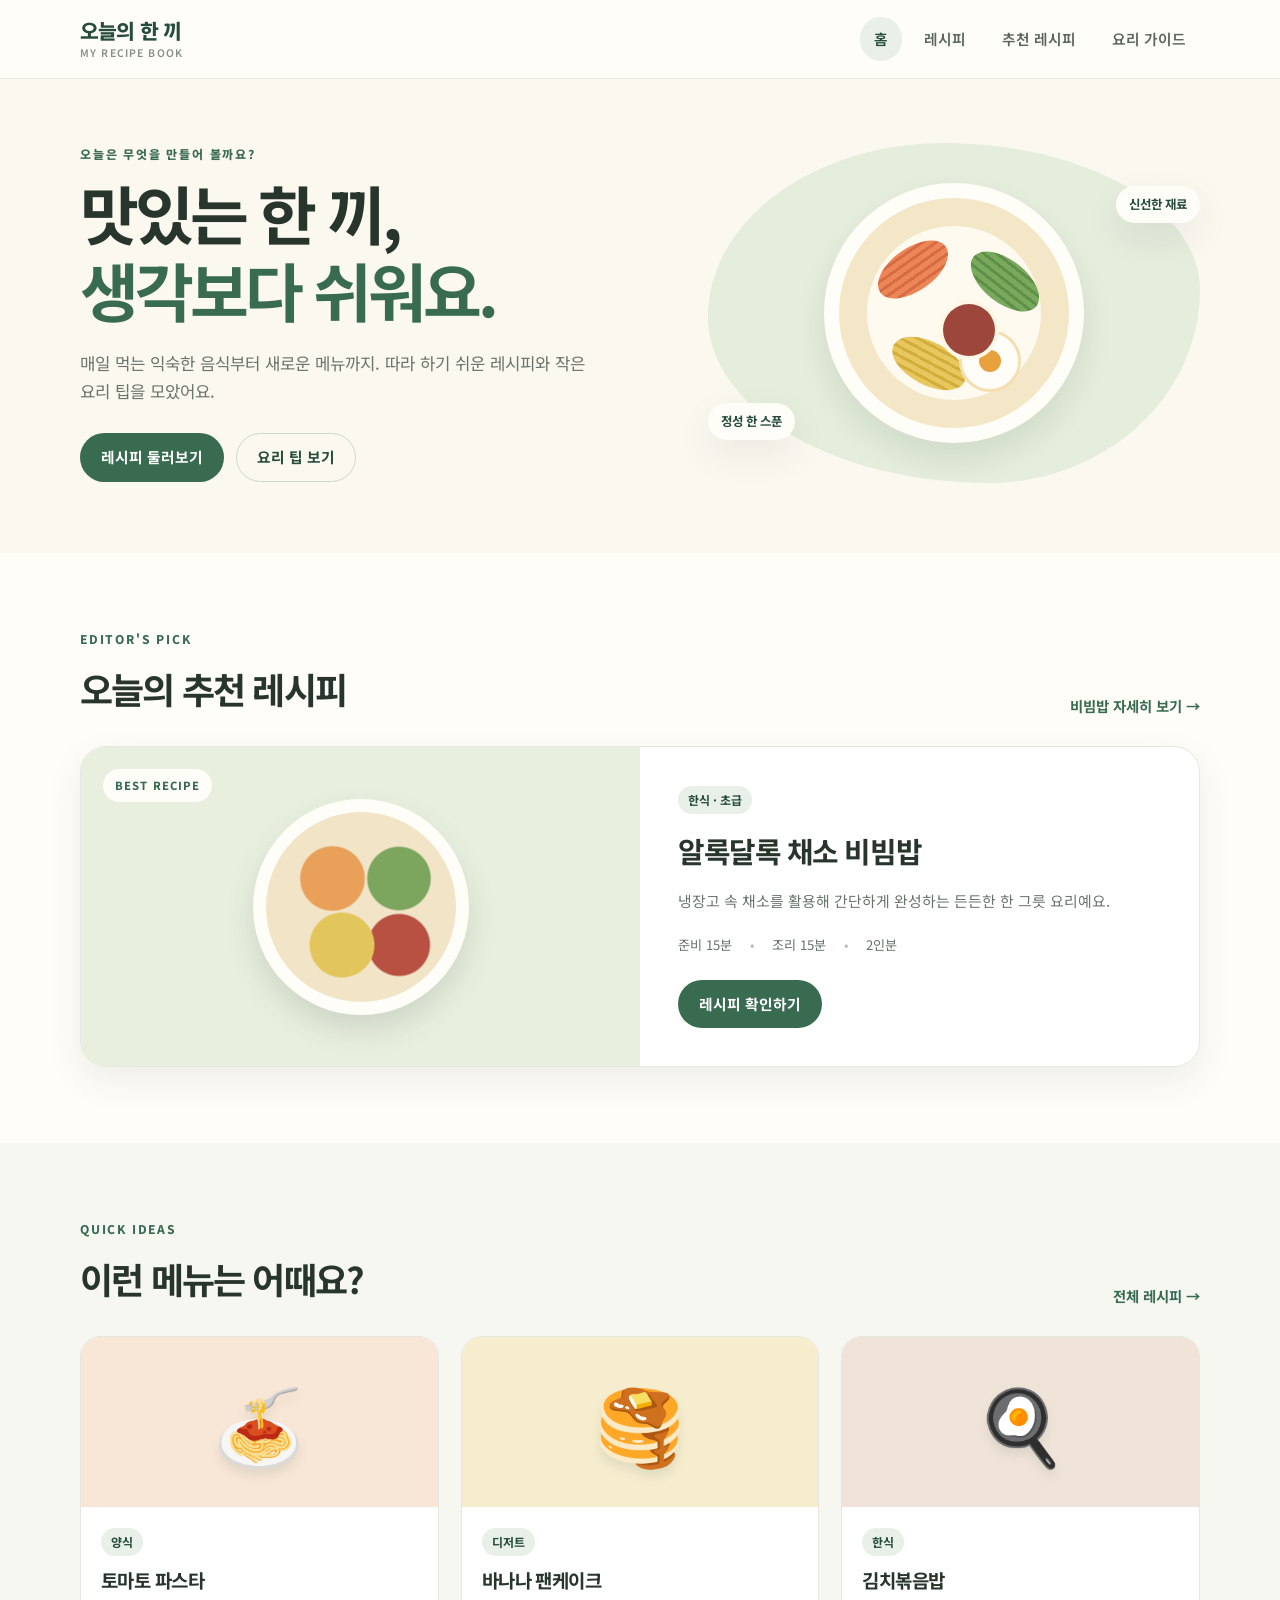
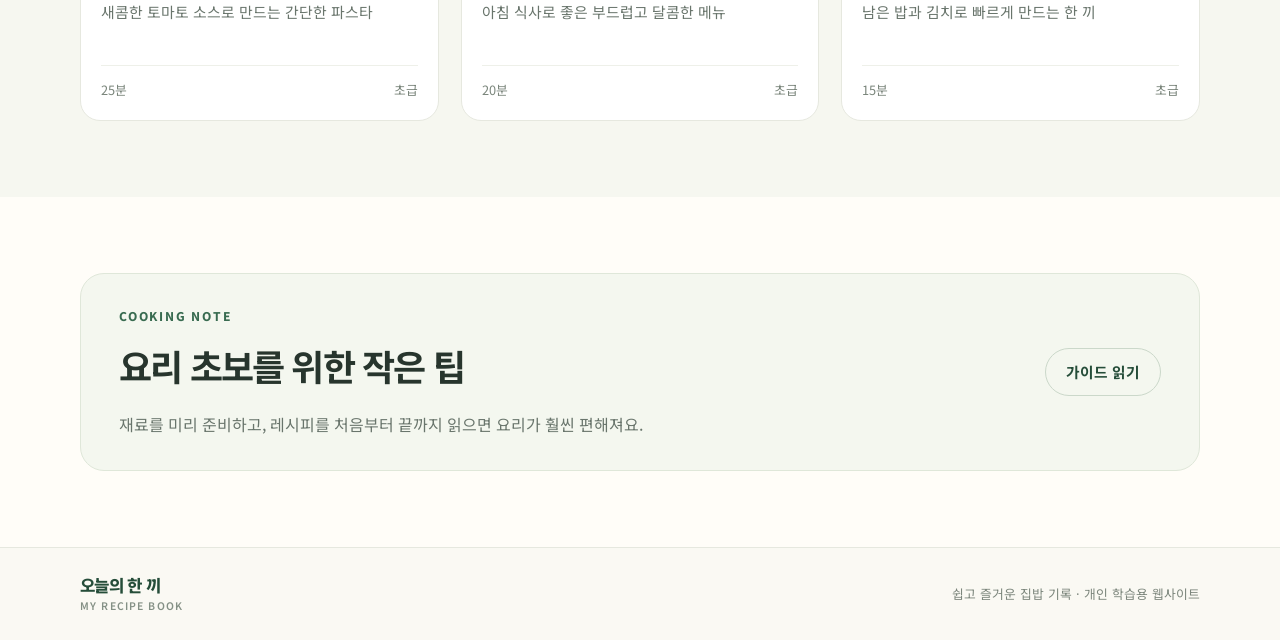
==== index.html @ c25bb86e "first commit" ====
<!doctype html>
<html lang="ko">
  <head>
    <meta charset="UTF-8" />
    <meta name="viewport" content="width=device-width, initial-scale=1.0" />
    <title>오늘의 한 끼 | My Recipe Book</title>
    <link rel="stylesheet" href="style.css" />
    <script src="script.js" defer></script>
  </head>
  <body>
    <header class="site-header">
      <div class="container header-inner">
        <a class="logo" href="index.html" aria-label="오늘의 한 끼 홈"
          >오늘의 한 끼<span>My Recipe Book</span></a
        >
        <nav class="main-nav" aria-label="주 메뉴">
          <a class="active" href="index.html">홈</a>
          <a href="recipes.html">레시피</a>
          <a href="recipe-detail.html">추천 레시피</a>
          <a href="guide.html">요리 가이드</a>
        </nav>
      </div>
    </header>

    <main>
      <section class="hero">
        <div class="container hero-grid">
          <div class="hero-copy">
            <p class="eyebrow">오늘은 무엇을 만들어 볼까요?</p>
            <h1>맛있는 한 끼,<br /><span>생각보다 쉬워요.</span></h1>
            <p class="hero-description">
              매일 먹는 익숙한 음식부터 새로운 메뉴까지. 따라 하기 쉬운 레시피와
              작은 요리 팁을 모았어요.
            </p>
            <div class="hero-actions">
              <a class="button button-primary" href="recipes.html"
                >레시피 둘러보기</a
              >
              <a class="button button-outline" href="guide.html"
                >요리 팁 보기</a
              >
            </div>
          </div>
          <div
            class="hero-art"
            role="img"
            aria-label="밥과 여러 채소를 담은 비빔밥 일러스트"
          >
            <div class="food-plate">
              <div class="rice"></div>
              <div class="veg veg-one"></div>
              <div class="veg veg-two"></div>
              <div class="veg veg-three"></div>
              <div class="egg"></div>
              <div class="pepper"></div>
            </div>
            <span class="art-note note-one">신선한 재료</span
            ><span class="art-note note-two">정성 한 스푼</span>
          </div>
        </div>
      </section>

      <section class="section" id="recommend">
        <div class="container">
          <div class="section-heading">
            <div>
              <p class="eyebrow">EDITOR'S PICK</p>
              <h2>오늘의 추천 레시피</h2>
            </div>
            <a class="text-link" href="recipe-detail.html"
              >비빔밥 자세히 보기 →</a
            >
          </div>
          <article class="featured-card">
            <div
              class="featured-art bibimbap-art"
              role="img"
              aria-label="비빔밥 일러스트"
            >
              <span class="art-label">BEST RECIPE</span>
            </div>
            <div class="featured-copy">
              <span class="tag">한식 · 초급</span>
              <h3>알록달록 채소 비빔밥</h3>
              <p>
                냉장고 속 채소를 활용해 간단하게 완성하는 든든한 한 그릇
                요리예요.
              </p>
              <ul class="recipe-meta">
                <li>준비 15분</li>
                <li>조리 15분</li>
                <li>2인분</li>
              </ul>
              <a class="button button-primary" href="recipe-detail.html"
                >레시피 확인하기</a
              >
            </div>
          </article>
        </div>
      </section>

      <section class="section section-soft">
        <div class="container">
          <div class="section-heading">
            <div>
              <p class="eyebrow">QUICK IDEAS</p>
              <h2>이런 메뉴는 어때요?</h2>
            </div>
            <a class="text-link" href="recipes.html">전체 레시피 →</a>
          </div>
          <div class="recipe-grid">
            <article class="recipe-card">
              <a
                href="recipe-detail.html"
                class="recipe-art art-pasta"
                aria-label="토마토 파스타 레시피 보기"
                ><span>🍝</span></a
              >
              <div class="recipe-info">
                <span class="tag">양식</span>
                <h3><a href="recipe-detail.html">토마토 파스타</a></h3>
                <p>새콤한 토마토 소스로 만드는 간단한 파스타</p>
                <div class="card-bottom">
                  <span>25분</span><span>초급</span>
                </div>
              </div>
            </article>
            <article class="recipe-card">
              <a
                href="recipes.html"
                class="recipe-art art-pancake"
                aria-label="바나나 팬케이크 레시피 보기"
                ><span>🥞</span></a
              >
              <div class="recipe-info">
                <span class="tag">디저트</span>
                <h3><a href="recipes.html">바나나 팬케이크</a></h3>
                <p>아침 식사로 좋은 부드럽고 달콤한 메뉴</p>
                <div class="card-bottom">
                  <span>20분</span><span>초급</span>
                </div>
              </div>
            </article>
            <article class="recipe-card">
              <a
                href="recipes.html"
                class="recipe-art art-rice"
                aria-label="김치볶음밥 레시피 보기"
                ><span>🍳</span></a
              >
              <div class="recipe-info">
                <span class="tag">한식</span>
                <h3><a href="recipes.html">김치볶음밥</a></h3>
                <p>남은 밥과 김치로 빠르게 만드는 한 끼</p>
                <div class="card-bottom">
                  <span>15분</span><span>초급</span>
                </div>
              </div>
            </article>
          </div>
        </div>
      </section>

      <section class="section">
        <div class="container tip-banner">
          <div>
            <p class="eyebrow">COOKING NOTE</p>
            <h2>요리 초보를 위한 작은 팁</h2>
            <p>
              재료를 미리 준비하고, 레시피를 처음부터 끝까지 읽으면 요리가 훨씬
              편해져요.
            </p>
          </div>
          <a class="button button-outline" href="guide.html">가이드 읽기</a>
        </div>
      </section>
    </main>

    <footer class="site-footer">
      <div class="container footer-inner">
        <a class="logo logo-footer" href="index.html"
          >오늘의 한 끼<span>My Recipe Book</span></a
        >
        <p>쉽고 즐거운 집밥 기록 · 개인 학습용 웹사이트</p>
      </div>
    </footer>
  </body>
</html>
---- style.css ----
@import url("https://fonts.googleapis.com/css2?family=Noto+Sans+KR:wght@400;500;600;700;800&display=swap");

:root {
  --green: #386b50;
  --green-dark: #254d39;
  --green-light: #e8f0e8;
  --cream: #fbf8f0;
  --paper: #fffdf8;
  --orange: #e8a45c;
  --text: #27352d;
  --muted: #69756c;
  --line: #e6e8df;
  --shadow: 0 14px 36px rgba(39, 53, 45, 0.08);
}
* {
  box-sizing: border-box;
}
html {
  scroll-behavior: smooth;
}
body {
  margin: 0;
  background: var(--paper);
  color: var(--text);
  font-family: "Noto Sans KR", Arial, sans-serif;
  line-height: 1.65;
}
a {
  color: inherit;
  text-decoration: none;
}
button,
select {
  font: inherit;
}
button,
a,
select {
  -webkit-tap-highlight-color: transparent;
}
.container {
  width: min(1120px, calc(100% - 40px));
  margin: 0 auto;
}
.site-header {
  position: sticky;
  top: 0;
  z-index: 10;
  background: rgba(255, 253, 248, 0.94);
  backdrop-filter: blur(12px);
  border-bottom: 1px solid rgba(230, 232, 223, 0.8);
}
.header-inner {
  min-height: 78px;
  display: flex;
  align-items: center;
  justify-content: space-between;
  gap: 24px;
}
.logo {
  display: inline-flex;
  flex-direction: column;
  font-size: 1.28rem;
  font-weight: 800;
  line-height: 1.15;
  letter-spacing: -0.04em;
  color: var(--green-dark);
}
.logo span {
  margin-top: 5px;
  font-size: 0.65rem;
  font-weight: 600;
  letter-spacing: 0.11em;
  text-transform: uppercase;
  color: #849085;
}
.main-nav {
  display: flex;
  align-items: center;
  gap: 8px;
}
.main-nav a {
  padding: 10px 14px;
  border-radius: 999px;
  font-size: 0.92rem;
  font-weight: 600;
  color: #58665b;
  transition:
    background 0.2s,
    color 0.2s;
}
.main-nav a:hover,
.main-nav a.active {
  background: var(--green-light);
  color: var(--green-dark);
}
.hero {
  overflow: hidden;
  background: var(--cream);
  padding: 64px 0 70px;
}
.hero-grid {
  display: grid;
  grid-template-columns: 1.08fr 0.92fr;
  align-items: center;
  gap: 50px;
}
.eyebrow {
  margin: 0 0 10px;
  color: var(--green);
  font-size: 0.75rem;
  font-weight: 800;
  letter-spacing: 0.15em;
}
.hero h1 {
  margin: 0;
  font-size: clamp(2.6rem, 5vw, 4.5rem);
  line-height: 1.2;
  letter-spacing: -0.065em;
}
.hero h1 span {
  color: var(--green);
}
.hero-description {
  max-width: 510px;
  margin: 22px 0 28px;
  color: var(--muted);
  font-size: 1.05rem;
}
.hero-actions {
  display: flex;
  gap: 12px;
  flex-wrap: wrap;
}
.button {
  display: inline-flex;
  justify-content: center;
  align-items: center;
  min-height: 46px;
  padding: 11px 20px;
  border: 1px solid transparent;
  border-radius: 999px;
  font-size: 0.92rem;
  font-weight: 700;
  cursor: pointer;
  transition:
    transform 0.2s,
    background 0.2s;
}
.button:hover {
  transform: translateY(-2px);
}
.button-primary {
  background: var(--green);
  color: white;
}
.button-primary:hover {
  background: var(--green-dark);
}
.button-outline {
  border-color: #cbd8ca;
  background: transparent;
  color: var(--green-dark);
}
.button-outline:hover {
  background: var(--green-light);
}
.hero-art {
  position: relative;
  min-height: 340px;
  display: grid;
  place-items: center;
  border-radius: 48% 52% 43% 57%/51% 43% 57% 49%;
  background: #e5eddd;
}
.food-plate {
  position: relative;
  width: 260px;
  height: 260px;
  border: 15px solid #fffdf8;
  border-radius: 50%;
  background: #f4e7c7;
  box-shadow: 0 16px 30px #2d50301c;
  overflow: hidden;
}
.rice {
  position: absolute;
  inset: 28px;
  border-radius: 50%;
  background: #fffaf0;
}
.veg {
  position: absolute;
  width: 80px;
  height: 43px;
  border-radius: 50%;
  transform: rotate(-35deg);
}
.veg-one {
  top: 50px;
  left: 34px;
  background: repeating-linear-gradient(0deg, #ec8656 0 5px, #d76b43 5px 8px);
}
.veg-two {
  right: 24px;
  top: 62px;
  background: repeating-linear-gradient(0deg, #79a95c 0 5px, #5e9147 5px 8px);
  transform: rotate(38deg);
}
.veg-three {
  left: 50px;
  bottom: 43px;
  background: repeating-linear-gradient(0deg, #e8c75f 0 5px, #d4ae3c 5px 8px);
  transform: rotate(28deg);
}
.egg {
  position: absolute;
  right: 48px;
  bottom: 36px;
  width: 62px;
  height: 62px;
  border-radius: 50%;
  background: #fffdf7;
  border: 3px solid #f4dfb2;
}
.egg:after {
  content: "";
  position: absolute;
  inset: 17px;
  border-radius: 50%;
  background: #e9a13d;
}
.pepper {
  position: absolute;
  left: 104px;
  top: 106px;
  width: 52px;
  height: 52px;
  border-radius: 50%;
  background: #9d463b;
  box-shadow: 0 0 0 4px #fff7e6;
}
.art-note {
  position: absolute;
  padding: 8px 13px;
  border-radius: 999px;
  background: #fffdf8;
  box-shadow: var(--shadow);
  font-size: 0.78rem;
  font-weight: 700;
  color: var(--green-dark);
}
.note-one {
  top: 43px;
  right: 0;
}
.note-two {
  bottom: 43px;
  left: 0;
}
.section {
  padding: 76px 0;
}
.section-soft {
  background: #f6f7f0;
}
.section-heading {
  display: flex;
  justify-content: space-between;
  align-items: end;
  gap: 20px;
  margin-bottom: 28px;
}
.section-heading h2,
.tip-banner h2 {
  margin: 0;
  font-size: clamp(1.6rem, 3vw, 2.25rem);
  letter-spacing: -0.05em;
}
.text-link {
  color: var(--green);
  font-size: 0.9rem;
  font-weight: 700;
  white-space: nowrap;
}
.featured-card {
  display: grid;
  grid-template-columns: 1fr 1fr;
  overflow: hidden;
  border: 1px solid var(--line);
  border-radius: 26px;
  background: #fff;
  box-shadow: var(--shadow);
}
.featured-art {
  position: relative;
  min-height: 300px;
  display: grid;
  place-items: center;
  background: #e8efdf;
}
.bibimbap-art:before {
  content: "";
  width: 190px;
  height: 190px;
  border: 13px solid #fffdf8;
  border-radius: 50%;
  background:
    radial-gradient(circle at 35% 35%, #e9a15a 0 18%, transparent 19%),
    radial-gradient(circle at 70% 35%, #7ca65e 0 17%, transparent 18%),
    radial-gradient(circle at 40% 70%, #e2c65c 0 18%, transparent 19%),
    radial-gradient(circle at 70% 70%, #b85142 0 16%, transparent 17%), #f2e4c7;
  box-shadow: 0 15px 30px #24472c22;
}
.art-label {
  position: absolute;
  top: 22px;
  left: 22px;
  padding: 7px 12px;
  border-radius: 999px;
  background: #fffdf8;
  color: var(--green);
  font-size: 0.7rem;
  font-weight: 800;
  letter-spacing: 0.1em;
}
.featured-copy {
  align-self: center;
  padding: 38px;
}
.tag {
  display: inline-block;
  padding: 4px 10px;
  border-radius: 999px;
  background: var(--green-light);
  color: var(--green-dark);
  font-size: 0.75rem;
  font-weight: 700;
}
.featured-copy h3 {
  margin: 13px 0 10px;
  font-size: 1.8rem;
  letter-spacing: -0.05em;
}
.featured-copy p,
.recipe-info p {
  color: var(--muted);
  font-size: 0.93rem;
}
.recipe-meta {
  display: flex;
  gap: 18px;
  padding: 0;
  margin: 20px 0 24px;
  list-style: none;
  color: #657267;
  font-size: 0.82rem;
}
.recipe-meta li + li:before {
  content: "•";
  margin-right: 18px;
  color: #b3bcb1;
}
.recipe-grid {
  display: grid;
  grid-template-columns: repeat(3, minmax(0, 1fr));
  gap: 22px;
}
.recipe-card {
  overflow: hidden;
  border: 1px solid var(--line);
  border-radius: 20px;
  background: white;
  transition:
    transform 0.2s,
    box-shadow 0.2s;
}
.recipe-card:hover {
  transform: translateY(-4px);
  box-shadow: var(--shadow);
}
.recipe-art {
  min-height: 170px;
  display: grid;
  place-items: center;
  position: relative;
}
.recipe-art span {
  font-size: 4.6rem;
  filter: drop-shadow(0 7px 5px #263d2918);
}
.art-pasta {
  background: #f8e7d7;
}
.art-pancake {
  background: #f6edcf;
}
.art-rice {
  background: #f0e4d9;
}
.art-bibimbap {
  background: #e8efdf;
}
.art-salad {
  background: #e1efdf;
}
.art-yogurt {
  background: #f7e4e5;
}
.recipe-info {
  padding: 20px;
}
.recipe-info h2,
.recipe-info h3 {
  margin: 8px 0 5px;
  font-size: 1.18rem;
  letter-spacing: -0.03em;
}
.recipe-info p {
  min-height: 48px;
  margin: 0 0 17px;
}
.card-bottom {
  display: flex;
  justify-content: space-between;
  border-top: 1px solid #eef0e9;
  padding-top: 13px;
  color: #7a857b;
  font-size: 0.8rem;
}
.tip-banner {
  display: flex;
  align-items: center;
  justify-content: space-between;
  gap: 30px;
  padding: 32px 38px;
  border: 1px solid #dfe7d9;
  border-radius: 24px;
  background: #f4f7ef;
}
.tip-banner p:last-child {
  margin-bottom: 0;
  color: var(--muted);
}
.site-footer {
  padding: 28px 0;
  border-top: 1px solid var(--line);
  background: #faf9f3;
}
.footer-inner {
  display: flex;
  align-items: center;
  justify-content: space-between;
  gap: 20px;
}
.logo-footer {
  font-size: 1.05rem;
}
.footer-inner p {
  margin: 0;
  color: #7c867c;
  font-size: 0.8rem;
}
.page-hero {
  padding: 54px 0;
  background: var(--cream);
  border-bottom: 1px solid #f0eee5;
}
.page-hero h1 {
  margin: 0;
  font-size: clamp(2.1rem, 4vw, 3.2rem);
  letter-spacing: -0.06em;
}
.page-hero p:last-child {
  margin: 10px 0 0;
  color: var(--muted);
}
.filter-row {
  display: flex;
  gap: 10px;
  flex-wrap: wrap;
}
.filter-button {
  padding: 9px 17px;
  border: 1px solid #dce3d8;
  border-radius: 999px;
  background: white;
  color: #58665b;
  font-weight: 700;
  cursor: pointer;
}
.filter-button:hover,
.filter-button.active {
  border-color: var(--green);
  background: var(--green);
  color: white;
}
.filter-status {
  margin: 16px 0 22px;
  color: var(--muted);
  font-size: 0.88rem;
}
.recipe-grid-large {
  grid-template-columns: repeat(3, minmax(0, 1fr));
}
.recipe-grid-large .recipe-art {
  min-height: 190px;
}
.empty-message {
  padding: 30px;
  text-align: center;
  color: var(--muted);
}
.detail-layout {
  display: grid;
  grid-template-columns: minmax(0, 1.25fr) minmax(300px, 0.75fr);
  align-items: start;
  gap: 28px;
}
.detail-art {
  min-height: 340px;
  margin-bottom: 18px;
  border-radius: 24px;
}
.detail-facts {
  display: flex;
  flex-wrap: wrap;
  gap: 12px;
  margin-bottom: 24px;
}
.detail-facts span {
  padding: 8px 12px;
  border-radius: 10px;
  background: #f2f5ee;
  color: #4e6654;
  font-size: 0.83rem;
  font-weight: 600;
}
.content-panel {
  padding: 26px;
  border: 1px solid var(--line);
  border-radius: 20px;
  background: white;
}
.content-panel h2 {
  margin: 0 0 16px;
  font-size: 1.4rem;
  letter-spacing: -0.04em;
}
.step-list {
  padding-left: 22px;
  margin: 0;
}
.step-list li {
  padding: 0 0 18px 6px;
}
.step-list li:last-child {
  padding-bottom: 0;
}
.step-list li::marker {
  color: var(--green);
  font-weight: 800;
}
.step-list strong {
  font-size: 1rem;
}
.step-list p {
  margin: 4px 0 0;
  color: var(--muted);
  font-size: 0.92rem;
}
.ingredients-panel {
  position: sticky;
  top: 100px;
}
.ingredients-panel .eyebrow {
  margin-bottom: 4px;
}
.muted {
  color: var(--muted);
  font-size: 0.86rem;
}
.servings-label {
  display: block;
  margin: 20px 0 7px;
  font-size: 0.87rem;
  font-weight: 700;
}
#servings {
  width: 100%;
  padding: 11px 12px;
  border: 1px solid #dce3d8;
  border-radius: 10px;
  background: #fff;
  color: var(--text);
}
.ingredient-list {
  padding: 0;
  margin: 18px 0 22px;
  list-style: none;
}
.ingredient-list li {
  display: flex;
  justify-content: space-between;
  gap: 15px;
  padding: 11px 0;
  border-bottom: 1px solid #eef0e9;
  font-size: 0.92rem;
}
.ingredient-list strong {
  color: var(--green-dark);
  font-variant-numeric: tabular-nums;
}
.note-box {
  padding: 13px;
  border-radius: 12px;
  background: #f7f5e9;
  color: #77704e;
  font-size: 0.82rem;
  margin-bottom: 18px;
}
.button-full {
  width: 100%;
}
.guide-intro {
  display: flex;
  align-items: center;
  justify-content: space-between;
  gap: 30px;
  padding: 32px 36px;
  margin-bottom: 28px;
  border-radius: 24px;
  background: var(--green-light);
}
.guide-intro h2 {
  margin: 0 0 8px;
  font-size: 1.8rem;
  letter-spacing: -0.05em;
}
.guide-intro p:last-child {
  max-width: 660px;
  margin-bottom: 0;
  color: #5e6e60;
}
.guide-emoji {
  font-size: 3rem;
  white-space: nowrap;
}
.guide-grid {
  display: grid;
  grid-template-columns: repeat(2, minmax(0, 1fr));
  gap: 20px;
}
.guide-card {
  position: relative;
  padding: 27px;
  border: 1px solid var(--line);
  border-radius: 20px;
  background: white;
}
.guide-number {
  position: absolute;
  top: 20px;
  right: 22px;
  color: #d7e2d5;
  font-size: 2.1rem;
  font-weight: 800;
}
.guide-icon {
  font-size: 2rem;
}
.guide-card h2 {
  margin: 12px 0 8px;
  font-size: 1.25rem;
}
.guide-card p,
.guide-card li {
  color: var(--muted);
  font-size: 0.9rem;
}
.guide-card ul {
  padding-left: 20px;
  margin-bottom: 0;
}
.guide-card li {
  margin: 4px 0;
}
.safety-panel {
  display: flex;
  gap: 18px;
  align-items: flex-start;
  margin-top: 26px;
  padding: 24px;
  border: 1px solid #f0dfc6;
  border-radius: 18px;
  background: #fff8ed;
}
.safety-icon {
  font-size: 2rem;
}
.safety-panel h2 {
  margin: 0 0 5px;
  font-size: 1.2rem;
}
.safety-panel p {
  margin: 0;
  color: #766b5c;
  font-size: 0.9rem;
}
.center-cta {
  text-align: center;
  padding: 58px 0 10px;
}
.center-cta h2 {
  margin: 0;
  font-size: 1.8rem;
  letter-spacing: -0.05em;
}
.center-cta p {
  margin: 8px 0 20px;
  color: var(--muted);
}
[hidden] {
  display: none !important;
}
@media (max-width: 850px) {
  .header-inner {
    align-items: flex-start;
    flex-direction: column;
    gap: 10px;
    padding-top: 17px;
    padding-bottom: 13px;
  }
  .main-nav {
    width: 100%;
    overflow-x: auto;
    padding-bottom: 2px;
  }
  .main-nav a {
    white-space: nowrap;
    padding: 8px 12px;
  }
  .hero-grid {
    grid-template-columns: 1fr 0.8fr;
    gap: 22px;
  }
  .hero-art {
    min-height: 280px;
  }
  .food-plate {
    transform: scale(0.85);
  }
  .recipe-grid,
  .recipe-grid-large {
    grid-template-columns: repeat(2, minmax(0, 1fr));
  }
  .detail-layout {
    grid-template-columns: 1fr;
  }
  .ingredients-panel {
    position: static;
  }
  .featured-copy {
    padding: 28px;
  }
  .featured-art {
    min-height: 270px;
  }
}
@media (max-width: 600px) {
  .container {
    width: min(100% - 28px, 1120px);
  }
  .hero {
    padding: 44px 0;
  }
  .hero-grid {
    grid-template-columns: 1fr;
  }
  .hero-art {
    min-height: 245px;
    margin: 4px 12px 0;
  }
  .food-plate {
    transform: scale(0.75);
  }
  .hero h1 {
    font-size: 2.65rem;
  }
  .hero-description {
    font-size: 0.96rem;
  }
  .section {
    padding: 52px 0;
  }
  .section-heading {
    align-items: flex-start;
    flex-direction: column;
    gap: 8px;
  }
  .featured-card {
    grid-template-columns: 1fr;
  }
  .featured-art {
    min-height: 220px;
  }
  .featured-copy {
    padding: 23px;
  }
  .featured-copy h3 {
    font-size: 1.5rem;
  }
  .recipe-grid,
  .recipe-grid-large {
    grid-template-columns: 1fr;
    gap: 16px;
  }
  .recipe-art,
  .recipe-grid-large .recipe-art {
    min-height: 155px;
  }
  .recipe-info p {
    min-height: 0;
  }
  .tip-banner {
    align-items: flex-start;
    flex-direction: column;
    padding: 25px;
  }
  .footer-inner {
    align-items: flex-start;
    flex-direction: column;
    gap: 10px;
  }
  .page-hero {
    padding: 38px 0;
  }
  .page-hero h1 {
    font-size: 2.3rem;
  }
  .detail-art {
    min-height: 260px;
  }
  .content-panel {
    padding: 21px;
  }
  .guide-intro {
    align-items: flex-start;
    flex-direction: column;
    padding: 25px;
  }
  .guide-emoji {
    font-size: 2.3rem;
  }
  .guide-grid {
    grid-template-columns: 1fr;
  }
  .safety-panel {
    padding: 19px;
  }
  .filter-row {
    gap: 7px;
  }
  .filter-button {
    padding: 8px 13px;
    font-size: 0.87rem;
  }
}
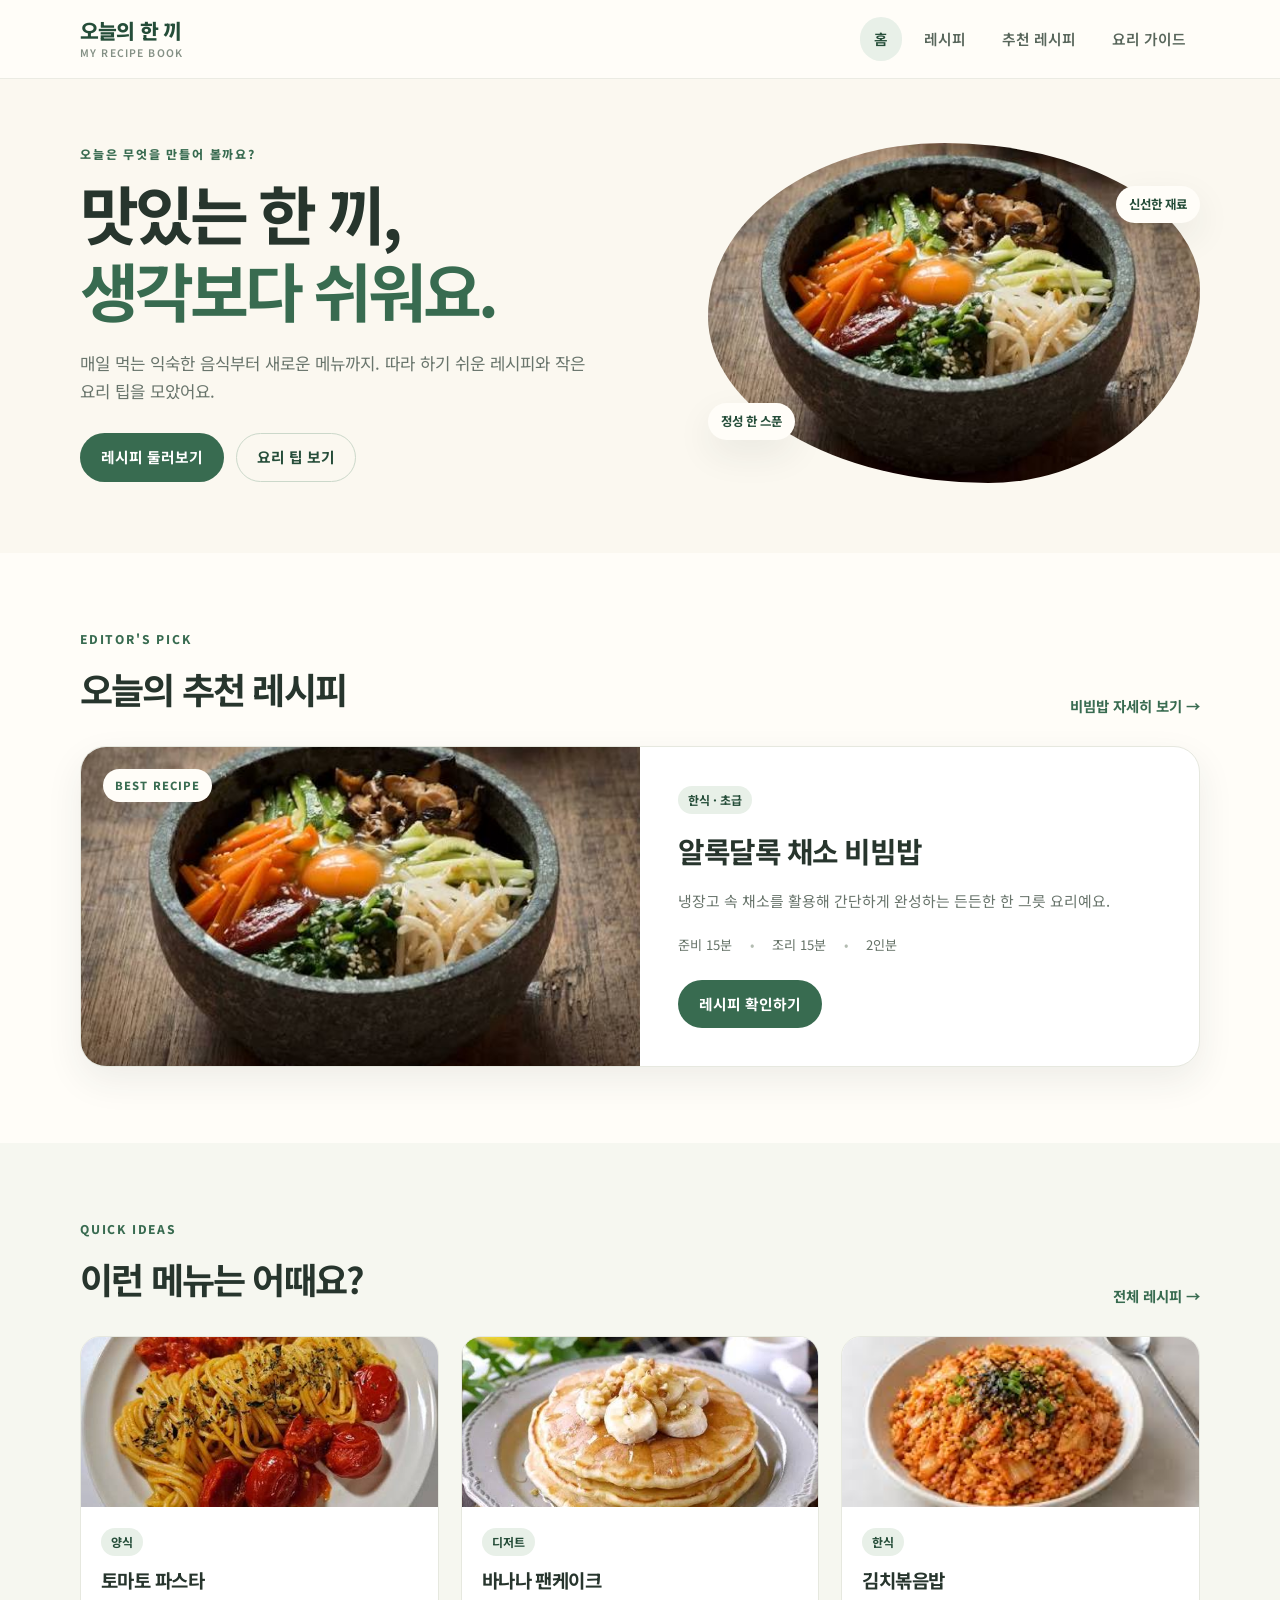
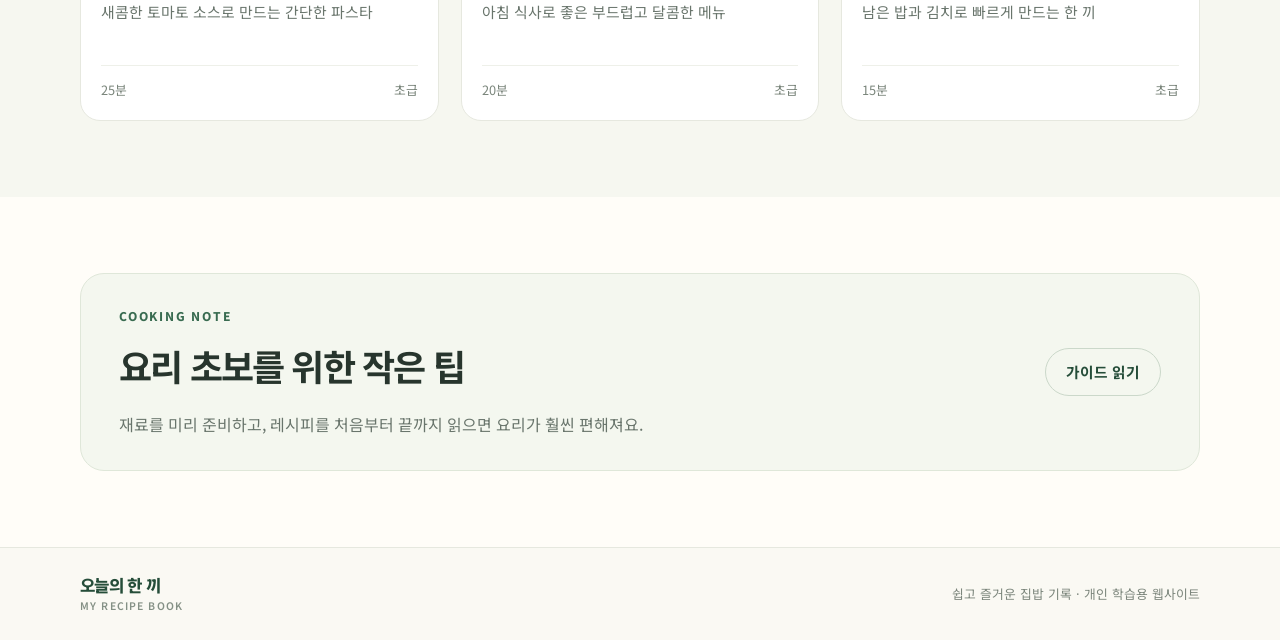
==== commit 3ac9d61e: "2" ====
--- a/index.html
+++ b/index.html
@@ -46,14 +46,14 @@
             role="img"
             aria-label="밥과 여러 채소를 담은 비빔밥 일러스트"
           >
-            <div class="food-plate">
+            <!-- <div class="food-plate">
               <div class="rice"></div>
               <div class="veg veg-one"></div>
               <div class="veg veg-two"></div>
               <div class="veg veg-three"></div>
               <div class="egg"></div>
               <div class="pepper"></div>
-            </div>
+            </div> -->
             <span class="art-note note-one">신선한 재료</span
             ><span class="art-note note-two">정성 한 스푼</span>
           </div>
@@ -72,11 +72,7 @@
             >
           </div>
           <article class="featured-card">
-            <div
-              class="featured-art bibimbap-art"
-              role="img"
-              aria-label="비빔밥 일러스트"
-            >
+            <div class="featured-art" role="img" aria-label="비빔밥 일러스트">
               <span class="art-label">BEST RECIPE</span>
             </div>
             <div class="featured-copy">
@@ -114,8 +110,7 @@
                 href="recipe-detail.html"
                 class="recipe-art art-pasta"
                 aria-label="토마토 파스타 레시피 보기"
-                ><span>🍝</span></a
-              >
+              ></a>
               <div class="recipe-info">
                 <span class="tag">양식</span>
                 <h3><a href="recipe-detail.html">토마토 파스타</a></h3>
@@ -130,8 +125,7 @@
                 href="recipes.html"
                 class="recipe-art art-pancake"
                 aria-label="바나나 팬케이크 레시피 보기"
-                ><span>🥞</span></a
-              >
+              ></a>
               <div class="recipe-info">
                 <span class="tag">디저트</span>
                 <h3><a href="recipes.html">바나나 팬케이크</a></h3>
@@ -146,8 +140,7 @@
                 href="recipes.html"
                 class="recipe-art art-rice"
                 aria-label="김치볶음밥 레시피 보기"
-                ><span>🍳</span></a
-              >
+              ></a>
               <div class="recipe-info">
                 <span class="tag">한식</span>
                 <h3><a href="recipes.html">김치볶음밥</a></h3>
--- a/style.css
+++ b/style.css
@@ -11,6 +11,12 @@
   --muted: #69756c;
   --line: #e6e8df;
   --shadow: 0 14px 36px rgba(39, 53, 45, 0.08);
+  --bb: url(img/bb.jpg);
+  --tpasta: url(img/tpasta.jpg);
+  --bpancake: url(img/bpancake.jpg);
+  --kbb: url(img/kbb.jpg);
+  --salad: url(img/salad.jpg);
+  --yogurt: url(img/yogurt.jpg);
 }
 * {
   box-sizing: border-box;
@@ -171,7 +177,10 @@
   display: grid;
   place-items: center;
   border-radius: 48% 52% 43% 57%/51% 43% 57% 49%;
-  background: #e5eddd;
+  /* background: #e5eddd; */
+  background-image: var(--bb);
+  background-position: center;
+  background-size: cover;
 }
 .food-plate {
   position: relative;
@@ -297,7 +306,10 @@
   min-height: 300px;
   display: grid;
   place-items: center;
-  background: #e8efdf;
+  /* background: #e8efdf; */
+  background-image: var(--bb);
+  background-position: center;
+  background-size: cover;
 }
 .bibimbap-art:before {
   content: "";
@@ -390,22 +402,40 @@
   filter: drop-shadow(0 7px 5px #263d2918);
 }
 .art-pasta {
-  background: #f8e7d7;
+  /* background: #f8e7d7; */
+  background-image: var(--tpasta);
+  background-position: center;
+  background-size: cover;
 }
 .art-pancake {
-  background: #f6edcf;
+  /* background: #f6edcf; */
+  background-image: var(--bpancake);
+  background-position: center;
+  background-size: cover;
 }
 .art-rice {
-  background: #f0e4d9;
+  /* background: #f0e4d9; */
+  background-image: var(--kbb);
+  background-position: center;
+  background-size: cover;
 }
 .art-bibimbap {
-  background: #e8efdf;
+  /* background: #e8efdf; */
+  background-image: var(--bb);
+  background-position: center;
+  background-size: cover;
 }
 .art-salad {
-  background: #e1efdf;
+  /* background: #e1efdf; */
+  background-image: var(--salad);
+  background-position: center;
+  background-size: cover;
 }
 .art-yogurt {
-  background: #f7e4e5;
+  /* background: #f7e4e5; */
+  background-image: var(--yogurt);
+  background-position: center;
+  background-size: cover;
 }
 .recipe-info {
   padding: 20px;
